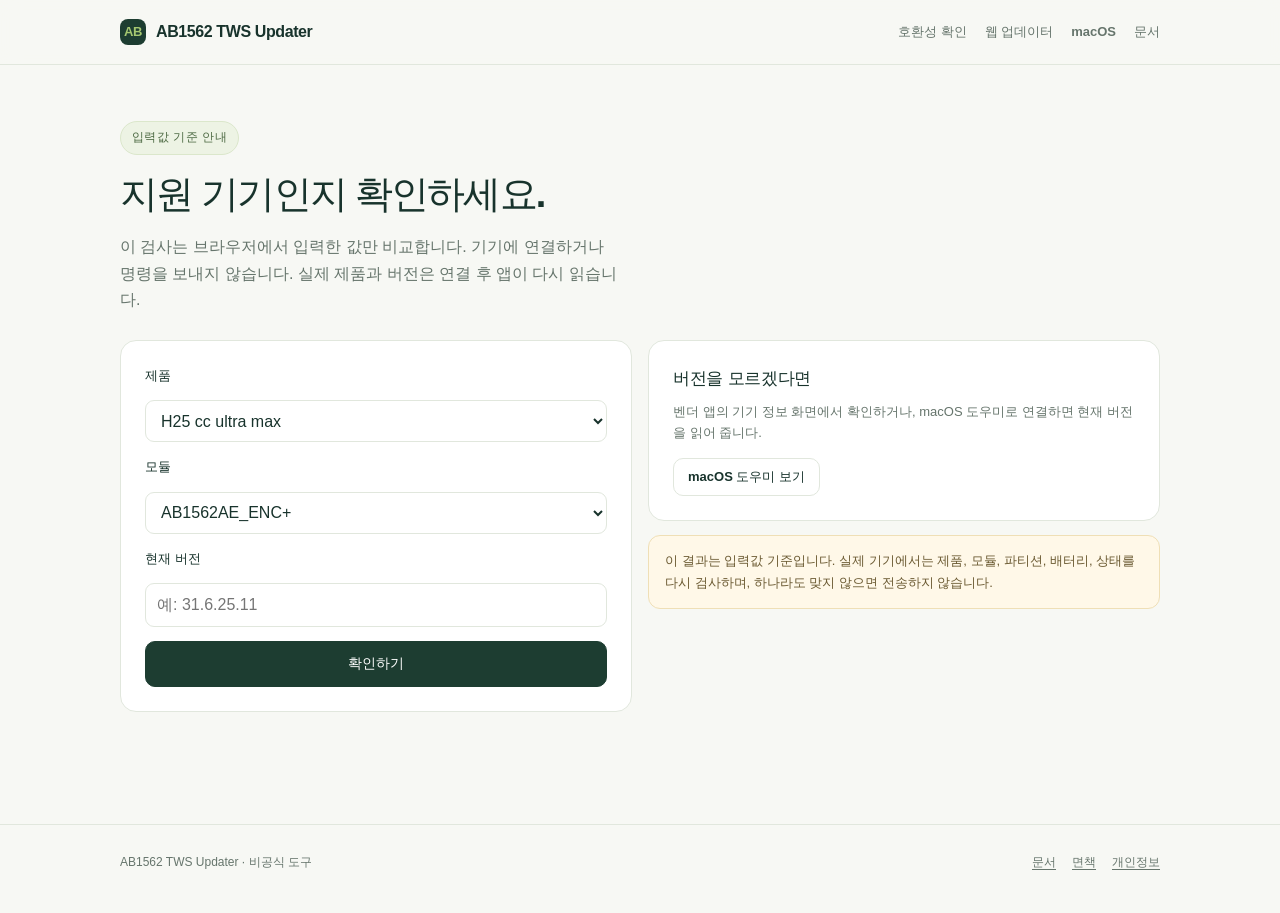
==== check/index.html @ 58f96027 "Publish AB1562 TWS Updater website" ====
<!doctype html>
<html lang="ko">
<head>
<meta charset="utf-8">
<meta name="viewport" content="width=device-width,initial-scale=1">
<title>호환성 확인 · AB1562 TWS Updater</title>
<meta http-equiv="Content-Security-Policy" content="default-src 'self'; script-src 'self'; style-src 'self' 'unsafe-inline'; img-src 'self' data:; connect-src 'self'; base-uri 'none'; form-action 'self'">
<link rel="stylesheet" href="../assets/site.css">
<link rel="icon" href="../assets/favicon.svg" type="image/svg+xml">
</head>
<body>
<header class="site">
  <div class="wrap">
    <a class="brand" href="../"><span class="mark">AB</span>AB1562 TWS Updater</a>
    <nav class="top"><a href="../check/">호환성 확인</a><a href="../updater/">웹 업데이터</a><a href="../mac/">macOS</a><a href="../docs/">문서</a></nav>
  </div>
</header>
<main class="wrap" style="padding:56px 0 72px">
  <span class="eyebrow">입력값 기준 안내</span>
  <h1 style="font-size:38px">지원 기기인지 확인하세요.</h1>
  <p class="lead">이 검사는 브라우저에서 입력한 값만 비교합니다. 기기에 연결하거나 명령을 보내지 않습니다. 실제 제품과 버전은 연결 후 앱이 다시 읽습니다.</p>
  <div class="grid two" style="align-items:start">
    <div class="card">
      <form id="check-form" class="form">
        <label for="company">제품</label>
        <select id="company" name="company">
          <option value="H25_cc ultra max">H25 cc ultra max</option>
          <option value="other">다른 제품</option>
        </select>
        <label for="module">모듈</label>
        <select id="module" name="module">
          <option value="AB1562AE_ENC+">AB1562AE_ENC+</option>
          <option value="other">다른 모듈</option>
        </select>
        <label for="version">현재 버전</label>
        <input id="version" name="version" inputmode="numeric" placeholder="예: 31.6.25.11" autocomplete="off">
        <button class="btn" type="submit">확인하기</button>
      </form>
      <div id="result" class="result" hidden></div>
    </div>
    <div class="side">
      <div class="card">
        <h3>버전을 모르겠다면</h3>
        <p class="muted" style="font-size:13px">벤더 앱의 기기 정보 화면에서 확인하거나, macOS 도우미로 연결하면 현재 버전을 읽어 줍니다.</p>
        <a class="btn small secondary" href="../mac/">macOS 도우미 보기</a>
      </div>
      <div class="note">이 결과는 입력값 기준입니다. 실제 기기에서는 제품, 모듈, 파티션, 배터리, 상태를 다시 검사하며, 하나라도 맞지 않으면 전송하지 않습니다.</div>
    </div>
  </div>
</main>
<footer class="footer"><div class="wrap"><div>AB1562 TWS Updater · 비공식 도구</div><nav><a href="../docs/">문서</a><a href="../legal/disclaimer.html">면책</a><a href="../legal/privacy.html">개인정보</a></nav></div></footer>
<script src="./check.js"></script>
</body>
</html>
---- assets/site.css ----
:root {
  --ink:#18332c; --muted:#66756c; --paper:#f7f8f4; --card:#fff; --line:#e1e7dd;
  --green:#1d3d31; --green2:#2b5142; --lime:#a6c871; --warn:#fff8e8; --warnline:#efdfb6;
  font-family:-apple-system,BlinkMacSystemFont,"Apple SD Gothic Neo","Segoe UI",sans-serif;
  color:var(--ink); background:var(--paper); font-synthesis:none;
}
*{box-sizing:border-box}
html{scroll-behavior:smooth}
body{margin:0;line-height:1.65}
a{color:var(--green);text-underline-offset:3px}
.wrap{width:min(1040px,calc(100% - 40px));margin:0 auto}
header.site{position:sticky;top:0;z-index:10;background:rgba(247,248,244,.92);backdrop-filter:blur(10px);border-bottom:1px solid var(--line)}
header.site .wrap{display:flex;align-items:center;justify-content:space-between;gap:20px;min-height:64px}
.brand{display:flex;align-items:center;gap:10px;font-weight:700;letter-spacing:-.4px;text-decoration:none;color:var(--ink)}
.brand .mark{width:26px;height:26px;border-radius:8px;background:var(--green);display:grid;place-items:center;color:var(--lime);font-size:13px;font-weight:800}
nav.top{display:flex;gap:18px;flex-wrap:wrap;font-size:13px}
nav.top a{color:var(--muted);text-decoration:none;font-weight:600}
nav.top a:hover{color:var(--ink)}
.hero{padding:72px 0 40px;display:grid;grid-template-columns:1.25fr .75fr;gap:48px;align-items:start}
.eyebrow{display:inline-flex;align-items:center;gap:8px;font-size:12px;font-weight:700;letter-spacing:.04em;color:#4d6a43;background:#edf3e4;border:1px solid #dbe7cb;border-radius:999px;padding:6px 11px;margin-bottom:18px}
h1{font-size:44px;line-height:1.15;letter-spacing:-1.8px;margin:0 0 18px}
h1 span{color:#4d6a43}
.lead{font-size:16px;color:var(--muted);max-width:56ch;margin:0 0 26px}
.actions{display:flex;gap:10px;flex-wrap:wrap}
.btn{display:inline-flex;align-items:center;justify-content:center;min-height:46px;padding:0 18px;border-radius:10px;background:var(--green);color:#fff;text-decoration:none;font-weight:650;font-size:14px;border:1px solid var(--green)}
.btn:hover{background:var(--green2)}
.btn.secondary{background:#fff;color:var(--ink);border-color:var(--line)}
.btn.secondary:hover{background:#f0f3ec}
.btn.small{min-height:38px;padding:0 14px;font-size:13px}
.card{background:var(--card);border:1px solid var(--line);border-radius:16px;padding:24px}
.card h2,.card h3{margin-top:0}
.side{display:grid;gap:14px}
.kv{display:grid;grid-template-columns:auto 1fr;gap:8px 16px;font-size:13px;margin:0}
.kv dt{color:var(--muted)}
.kv dd{margin:0;font-weight:650}
.badge{display:inline-block;font-size:11px;font-weight:700;border-radius:999px;padding:3px 9px;background:#edf3e4;color:#416b3a;border:1px solid #dbe7cb}
.badge.warn{background:var(--warn);color:#6b5a32;border-color:var(--warnline)}
section.block{padding:44px 0}
.section-head{display:flex;align-items:end;justify-content:space-between;gap:24px;margin-bottom:22px}
h2{font-size:26px;letter-spacing:-.9px;margin:0 0 10px}
h3{font-size:17px;letter-spacing:-.3px;margin:0 0 8px}
p{margin:0 0 14px}
.muted{color:var(--muted)}
.grid{display:grid;grid-template-columns:repeat(3,1fr);gap:16px}
.grid.two{grid-template-columns:repeat(2,1fr)}
.note{background:var(--warn);border:1px solid var(--warnline);color:#6b5a32;border-radius:12px;padding:14px 16px;font-size:13px;line-height:1.7}
.note strong{color:#5a4a26}
.warning{border-left:4px solid #c58b4a;background:#fff;padding:14px 16px;border-radius:0 12px 12px 0;font-size:13px;color:var(--muted)}
table{width:100%;border-collapse:collapse;font-size:13px}
th,td{text-align:left;padding:10px 12px;border-bottom:1px solid var(--line);vertical-align:top}
th{color:var(--muted);font-weight:600;font-size:12px}
code,.mono{font-family:ui-monospace,SFMono-Regular,Menlo,monospace;font-size:12px;background:#eef2e8;border:1px solid #e0e6d7;border-radius:6px;padding:2px 5px;word-break:break-all}
pre{background:#16241e;color:#e7efe4;border-radius:12px;padding:16px;overflow:auto;font-size:12px;line-height:1.6}
pre code{background:none;border:0;padding:0;color:inherit}
ul,ol{padding-left:22px;margin:0 0 16px}
li{margin:6px 0}
.footer{border-top:1px solid var(--line);margin-top:40px;padding:28px 0 40px;font-size:12px;color:var(--muted)}
.footer .wrap{display:flex;justify-content:space-between;gap:20px;flex-wrap:wrap}
.footer nav{display:flex;gap:16px;flex-wrap:wrap}
.footer a{color:var(--muted)}
.anchor{scroll-margin-top:80px}
.form{display:grid;gap:14px;max-width:520px}
label{font-size:13px;font-weight:650}
input,select{width:100%;min-height:42px;border:1px solid var(--line);border-radius:9px;padding:8px 11px;font:inherit;background:#fff;color:var(--ink)}
.result{margin-top:18px;padding:16px;border-radius:12px;background:#fff;border:1px solid var(--line);font-size:14px}
.result.ok{border-color:#cfe1c2;background:#f4f9ef}
.result.bad{border-color:#eed4cc;background:#fdf5f2}
.result.neutral{border-color:var(--warnline);background:var(--warn)}
@media (max-width:820px){.hero{grid-template-columns:1fr;padding-top:44px;gap:28px}h1{font-size:34px}.grid,.grid.two{grid-template-columns:1fr}header.site .wrap{align-items:flex-start;flex-direction:column;padding:12px 0;gap:8px}nav.top{gap:14px}section.block{padding:32px 0}}
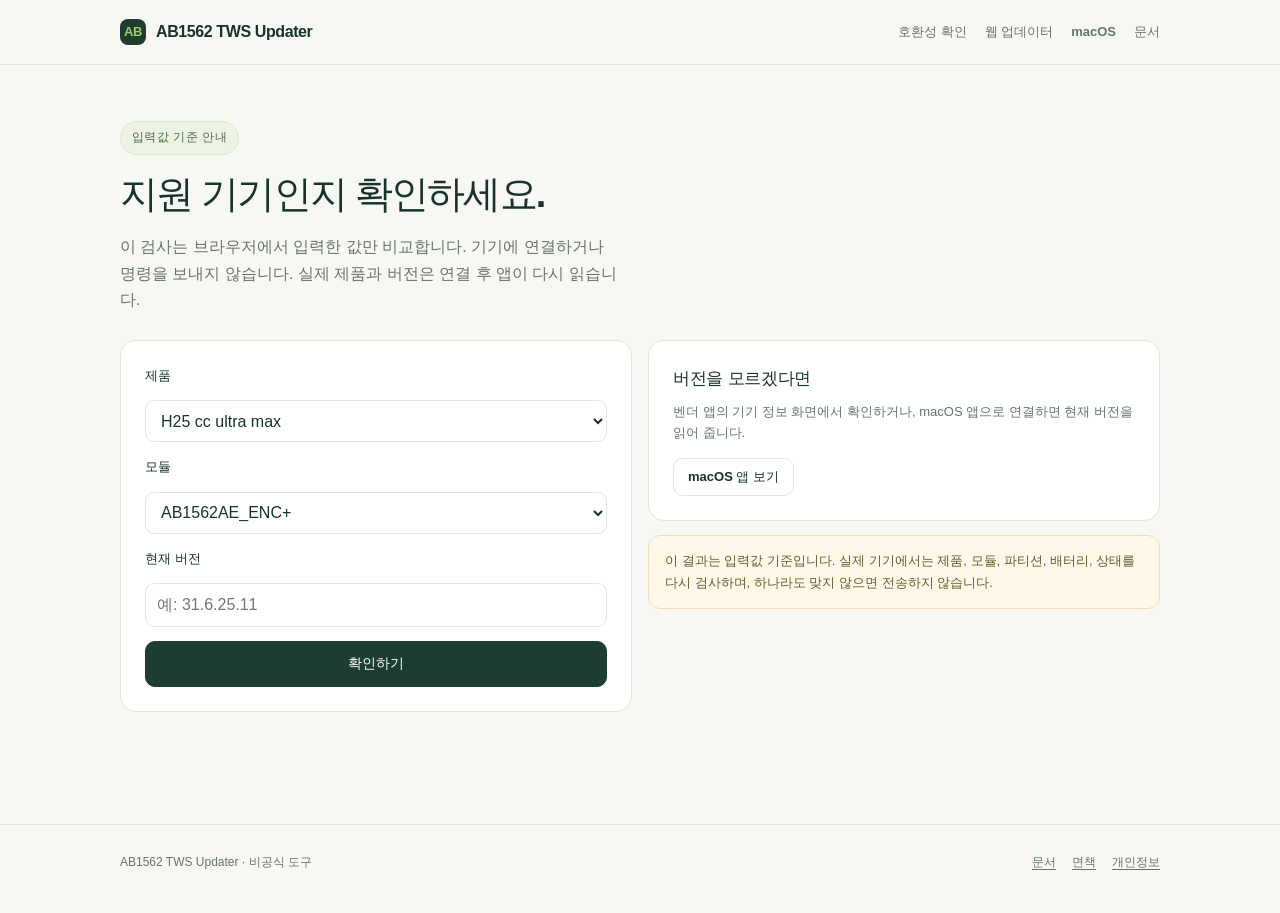
==== commit a31587a9: "Add Electron desktop app download" ====
--- a/check/index.html
+++ b/check/index.html
@@ -41,8 +41,8 @@
     <div class="side">
       <div class="card">
         <h3>버전을 모르겠다면</h3>
-        <p class="muted" style="font-size:13px">벤더 앱의 기기 정보 화면에서 확인하거나, macOS 도우미로 연결하면 현재 버전을 읽어 줍니다.</p>
-        <a class="btn small secondary" href="../mac/">macOS 도우미 보기</a>
+        <p class="muted" style="font-size:13px">벤더 앱의 기기 정보 화면에서 확인하거나, macOS 앱으로 연결하면 현재 버전을 읽어 줍니다.</p>
+        <a class="btn small secondary" href="../mac/">macOS 앱 보기</a>
       </div>
       <div class="note">이 결과는 입력값 기준입니다. 실제 기기에서는 제품, 모듈, 파티션, 배터리, 상태를 다시 검사하며, 하나라도 맞지 않으면 전송하지 않습니다.</div>
     </div>
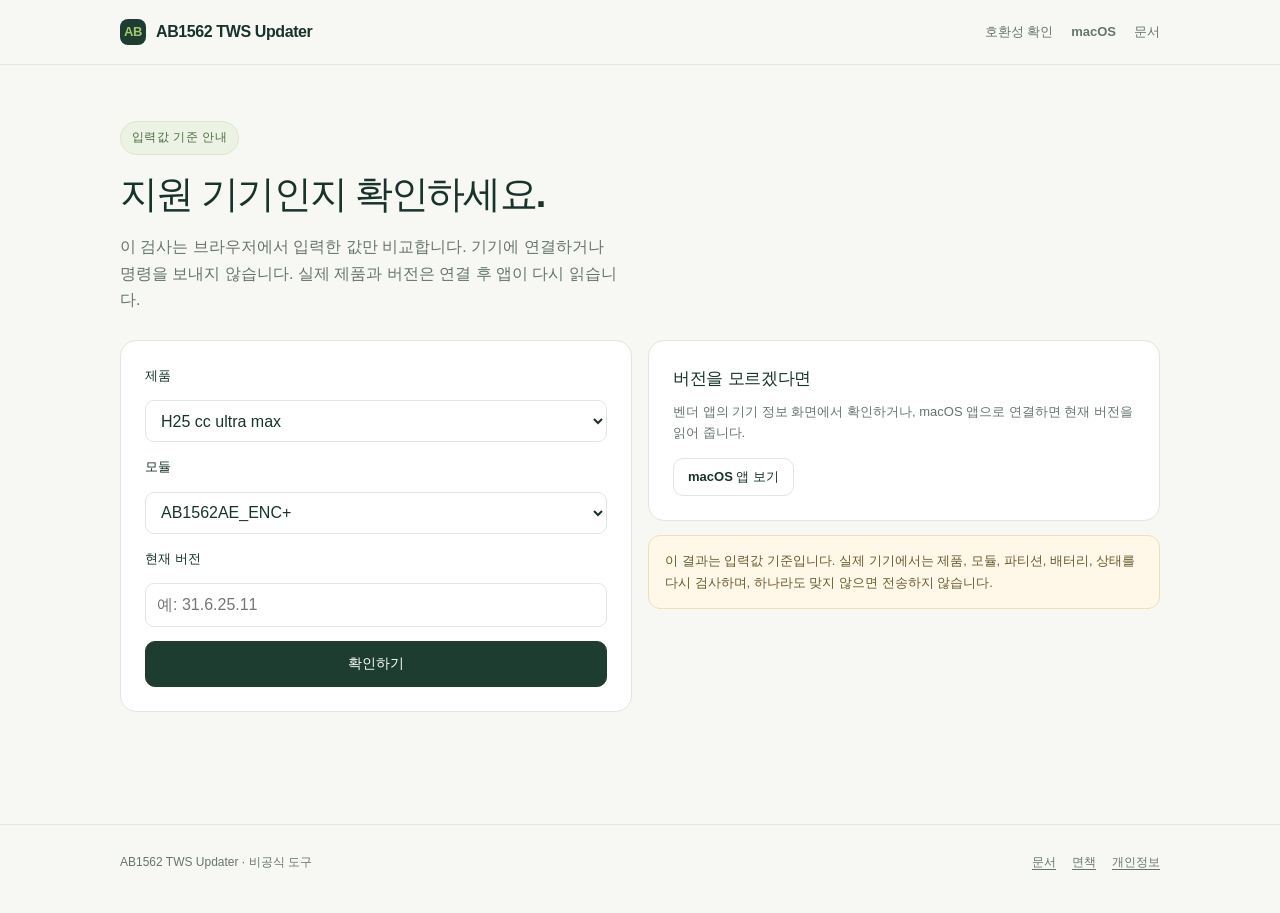
==== commit 21447440: "Simplify to the Electron app with bundled firmware" ====
--- a/check/index.html
+++ b/check/index.html
@@ -12,7 +12,7 @@
 <header class="site">
   <div class="wrap">
     <a class="brand" href="../"><span class="mark">AB</span>AB1562 TWS Updater</a>
-    <nav class="top"><a href="../check/">호환성 확인</a><a href="../updater/">웹 업데이터</a><a href="../mac/">macOS</a><a href="../docs/">문서</a></nav>
+    <nav class="top"><a href="../check/">호환성 확인</a><a href="../mac/">macOS</a><a href="../docs/">문서</a></nav>
   </div>
 </header>
 <main class="wrap" style="padding:56px 0 72px">
